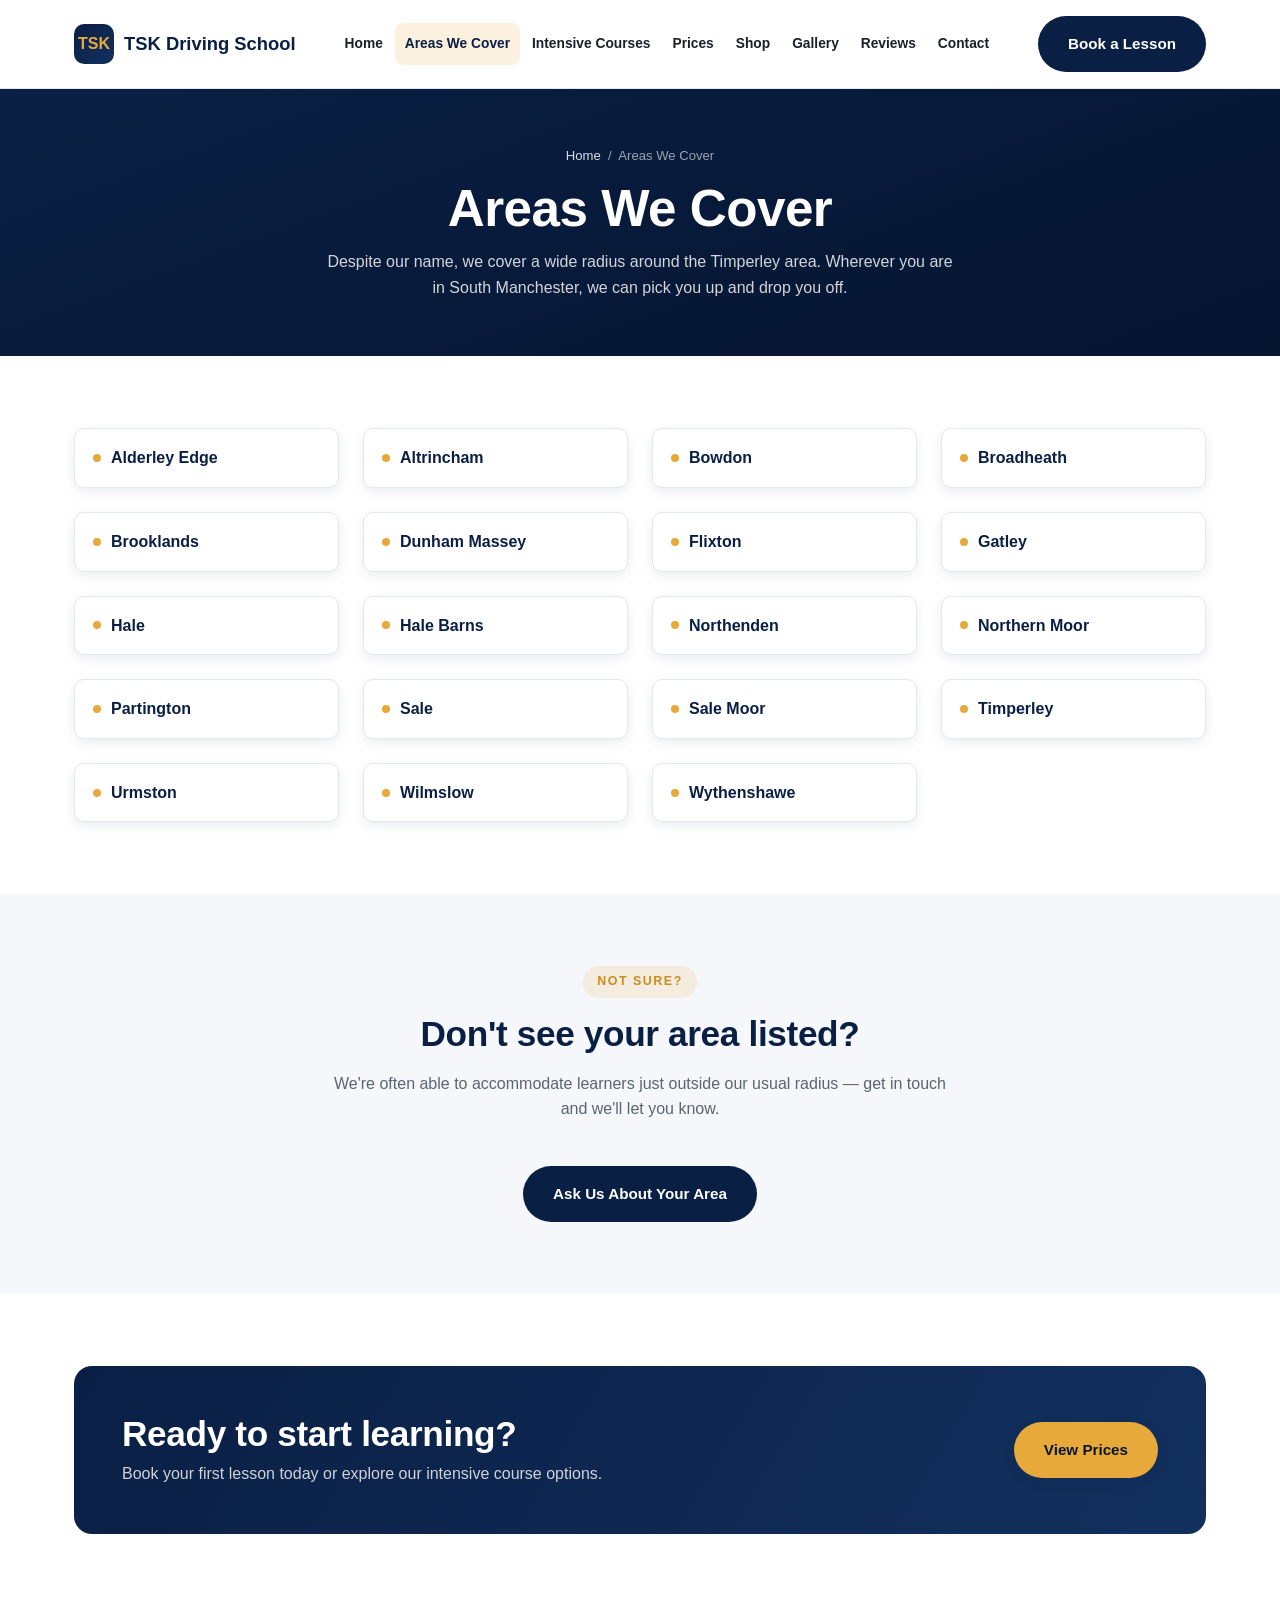
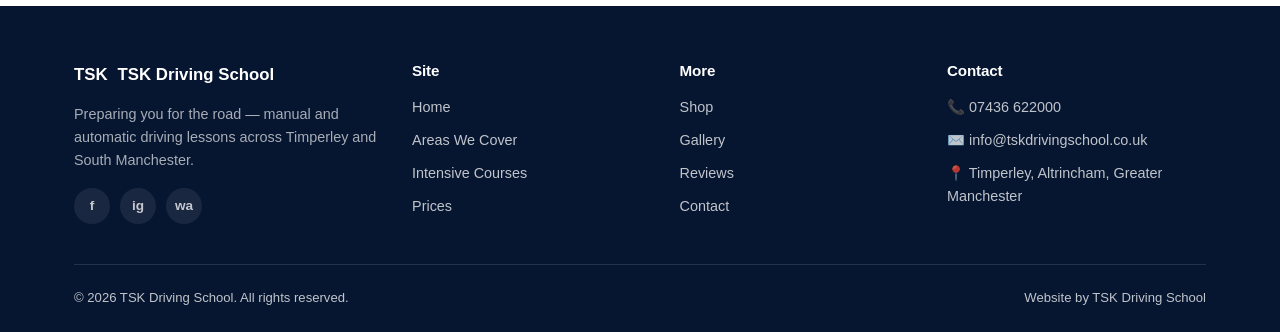
==== areas-we-cover.html @ 23c9468f "Add files via upload" ====
<!DOCTYPE html>
<html lang="en">
<head>
<meta charset="UTF-8">
<meta name="viewport" content="width=device-width, initial-scale=1.0">
<title>Areas We Cover | TSK Driving School</title>
<meta name="description" content="TSK Driving School covers a wide radius around Timperley, including Altrincham, Sale, Wilmslow, Wythenshawe and more.">
<link rel="stylesheet" href="styles.css">
</head>
<body>

<header class="site-header">
  <div class="nav-bar">
    <a href="index.html" class="brand">
      <span class="logo-mark">TSK</span>
      <span>TSK Driving School<span class="brand-sub">Timperley &amp; South Manchester</span></span>
    </a>
    <button class="nav-toggle" aria-label="Toggle navigation"><span></span><span></span><span></span></button>
    <nav class="nav-links">
      <a href="index.html">Home</a>
      <a href="areas-we-cover.html" class="active">Areas We Cover</a>
      <a href="intensive-driving-courses.html">Intensive Courses</a>
      <a href="prices.html">Prices</a>
      <a href="shop.html">Shop</a>
      <a href="gallery.html">Gallery</a>
      <a href="reviews.html">Reviews</a>
      <a href="contact.html">Contact</a>
    </nav>
    <div class="nav-cta">
      <a href="tel:+447436622000" class="nav-phone">📞 07436 622000</a>
      <a href="contact.html" class="btn btn-navy">Book a Lesson</a>
    </div>
  </div>
</header>

<section class="page-hero">
  <div class="container">
    <div class="breadcrumb"><a href="index.html">Home</a> &nbsp;/&nbsp; Areas We Cover</div>
    <h1>Areas We Cover</h1>
    <p>Despite our name, we cover a wide radius around the Timperley area. Wherever you are in South Manchester, we can pick you up and drop you off.</p>
  </div>
</section>

<section>
  <div class="container">
    <div class="grid grid-4">
      <div class="area-pill"><span class="dot"></span>Alderley Edge</div>
      <div class="area-pill"><span class="dot"></span>Altrincham</div>
      <div class="area-pill"><span class="dot"></span>Bowdon</div>
      <div class="area-pill"><span class="dot"></span>Broadheath</div>
      <div class="area-pill"><span class="dot"></span>Brooklands</div>
      <div class="area-pill"><span class="dot"></span>Dunham Massey</div>
      <div class="area-pill"><span class="dot"></span>Flixton</div>
      <div class="area-pill"><span class="dot"></span>Gatley</div>
      <div class="area-pill"><span class="dot"></span>Hale</div>
      <div class="area-pill"><span class="dot"></span>Hale Barns</div>
      <div class="area-pill"><span class="dot"></span>Northenden</div>
      <div class="area-pill"><span class="dot"></span>Northern Moor</div>
      <div class="area-pill"><span class="dot"></span>Partington</div>
      <div class="area-pill"><span class="dot"></span>Sale</div>
      <div class="area-pill"><span class="dot"></span>Sale Moor</div>
      <div class="area-pill"><span class="dot"></span>Timperley</div>
      <div class="area-pill"><span class="dot"></span>Urmston</div>
      <div class="area-pill"><span class="dot"></span>Wilmslow</div>
      <div class="area-pill"><span class="dot"></span>Wythenshawe</div>
    </div>
  </div>
</section>

<section class="bg-offwhite">
  <div class="container">
    <div class="section-head">
      <span class="eyebrow">Not sure?</span>
      <h2>Don't see your area listed?</h2>
      <p>We're often able to accommodate learners just outside our usual radius — get in touch and we'll let you know.</p>
    </div>
    <div style="text-align:center;">
      <a href="contact.html" class="btn btn-navy">Ask Us About Your Area</a>
    </div>
  </div>
</section>

<section>
  <div class="container">
    <div class="cta-banner">
      <div>
        <h2>Ready to start learning?</h2>
        <p>Book your first lesson today or explore our intensive course options.</p>
      </div>
      <a href="prices.html" class="btn btn-gold">View Prices</a>
    </div>
  </div>
</section>

<footer class="site-footer">
  <div class="container">
    <div class="footer-grid">
      <div>
        <div class="footer-brand"><span class="logo-mark">TSK</span> TSK Driving School</div>
        <p style="color:rgba(255,255,255,0.65); font-size:0.9rem;">Preparing you for the road — manual and automatic driving lessons across Timperley and South Manchester.</p>
        <div class="social-row">
          <a href="#" aria-label="Facebook">f</a>
          <a href="#" aria-label="Instagram">ig</a>
          <a href="https://wa.me/447436622000" aria-label="WhatsApp">wa</a>
        </div>
      </div>
      <div>
        <h4>Site</h4>
        <ul>
          <li><a href="index.html">Home</a></li>
          <li><a href="areas-we-cover.html">Areas We Cover</a></li>
          <li><a href="intensive-driving-courses.html">Intensive Courses</a></li>
          <li><a href="prices.html">Prices</a></li>
        </ul>
      </div>
      <div>
        <h4>More</h4>
        <ul>
          <li><a href="shop.html">Shop</a></li>
          <li><a href="gallery.html">Gallery</a></li>
          <li><a href="reviews.html">Reviews</a></li>
          <li><a href="contact.html">Contact</a></li>
        </ul>
      </div>
      <div>
        <h4>Contact</h4>
        <ul>
          <li>📞 <a href="tel:+447436622000">07436 622000</a></li>
          <li>✉️ <a href="mailto:info@tskdrivingschool.co.uk">info@tskdrivingschool.co.uk</a></li>
          <li>📍 Timperley, Altrincham, Greater Manchester</li>
        </ul>
      </div>
    </div>
    <div class="footer-bottom">
      <span>© 2026 TSK Driving School. All rights reserved.</span>
      <span>Website by TSK Driving School</span>
    </div>
  </div>
</footer>

<script src="script.js"></script>
</body>
</html>
---- styles.css ----
/* ========================================================
   TSK Driving School — shared stylesheet
   ======================================================== */

:root {
  --navy: #0A1F44;
  --navy-dark: #061530;
  --navy-mid: #12305e;
  --gold: #E8A93B;
  --gold-dark: #C98E23;
  --white: #FFFFFF;
  --offwhite: #F5F7FA;
  --text: #1B1F27;
  --muted: #5B6472;
  --border: #E3E7EE;
  --success: #1E7F4C;
  --radius: 10px;
  --shadow: 0 10px 30px rgba(10, 31, 68, 0.10);
  --shadow-sm: 0 4px 12px rgba(10, 31, 68, 0.08);
  --max: 1180px;
}

* { box-sizing: border-box; }
html { scroll-behavior: smooth; }

body {
  margin: 0;
  font-family: "Segoe UI", -apple-system, BlinkMacSystemFont, Roboto, Helvetica, Arial, sans-serif;
  color: var(--text);
  background: var(--white);
  line-height: 1.6;
}

img { max-width: 100%; display: block; }
a { color: inherit; text-decoration: none; }
ul { margin: 0; padding: 0; list-style: none; }

.container {
  max-width: var(--max);
  margin: 0 auto;
  padding: 0 24px;
}

h1, h2, h3, h4 {
  font-family: "Segoe UI", -apple-system, BlinkMacSystemFont, Roboto, Helvetica, Arial, sans-serif;
  font-weight: 800;
  line-height: 1.15;
  color: var(--navy);
  margin: 0 0 16px;
  letter-spacing: -0.01em;
}

h1 { font-size: clamp(2.1rem, 4vw, 3.2rem); }
h2 { font-size: clamp(1.6rem, 3vw, 2.2rem); }
h3 { font-size: 1.25rem; }

p { margin: 0 0 16px; color: var(--muted); }

.eyebrow {
  display: inline-block;
  font-size: 0.78rem;
  font-weight: 700;
  letter-spacing: 0.12em;
  text-transform: uppercase;
  color: var(--gold-dark);
  background: rgba(232, 169, 59, 0.14);
  padding: 6px 14px;
  border-radius: 999px;
  margin-bottom: 16px;
}

/* ---------- Buttons ---------- */
.btn {
  display: inline-flex;
  align-items: center;
  justify-content: center;
  gap: 8px;
  padding: 14px 28px;
  border-radius: 999px;
  font-weight: 700;
  font-size: 0.95rem;
  cursor: pointer;
  border: 2px solid transparent;
  transition: transform 0.15s ease, box-shadow 0.15s ease, background 0.15s ease, color 0.15s ease;
  white-space: nowrap;
}
.btn:hover { transform: translateY(-2px); }

.btn-gold {
  background: var(--gold);
  color: var(--navy-dark);
  box-shadow: var(--shadow-sm);
}
.btn-gold:hover { background: var(--gold-dark); }

.btn-outline {
  background: transparent;
  border-color: rgba(255,255,255,0.55);
  color: var(--white);
}
.btn-outline:hover { background: rgba(255,255,255,0.12); }

.btn-navy {
  background: var(--navy);
  color: var(--white);
}
.btn-navy:hover { background: var(--navy-mid); }

.btn-block { width: 100%; }

/* ---------- Header / Nav ---------- */
header.site-header {
  position: sticky;
  top: 0;
  z-index: 100;
  background: var(--white);
  border-bottom: 1px solid var(--border);
}

.nav-bar {
  display: flex;
  align-items: center;
  justify-content: space-between;
  padding: 16px 24px;
  max-width: var(--max);
  margin: 0 auto;
}

.brand {
  display: flex;
  align-items: center;
  gap: 10px;
  font-weight: 800;
  font-size: 1.15rem;
  color: var(--navy);
}
.brand .logo-mark {
  width: 40px;
  height: 40px;
  border-radius: 10px;
  background: linear-gradient(135deg, var(--navy) 0%, var(--navy-mid) 100%);
  color: var(--gold);
  display: flex;
  align-items: center;
  justify-content: center;
  font-weight: 800;
  font-size: 1rem;
  flex-shrink: 0;
}
.brand .brand-sub {
  display: block;
  font-size: 0.68rem;
  font-weight: 600;
  color: var(--muted);
  letter-spacing: 0.06em;
  text-transform: uppercase;
}

nav.nav-links {
  display: flex;
  align-items: center;
  gap: 2px;
}
nav.nav-links a {
  padding: 10px 10px;
  font-size: 0.86rem;
  font-weight: 600;
  color: var(--text);
  border-radius: 8px;
  white-space: nowrap;
  transition: background 0.15s ease, color 0.15s ease;
}
nav.nav-links a:hover { background: var(--offwhite); color: var(--navy); }
nav.nav-links a.active { color: var(--navy); background: rgba(232,169,59,0.16); }

.nav-cta { display: flex; align-items: center; gap: 10px; }
.nav-phone {
  font-weight: 700;
  font-size: 0.9rem;
  color: var(--navy);
  display: flex;
  align-items: center;
  gap: 6px;
}

.nav-toggle {
  display: none;
  background: none;
  border: none;
  cursor: pointer;
  padding: 8px;
}
.nav-toggle span {
  display: block;
  width: 24px;
  height: 2px;
  background: var(--navy);
  margin: 5px 0;
  transition: 0.2s;
}

@media (max-width: 1300px) {
  .nav-phone { display: none; }
}

@media (max-width: 1100px) {
  nav.nav-links {
    position: absolute;
    top: 100%;
    left: 0;
    right: 0;
    background: var(--white);
    flex-direction: column;
    align-items: stretch;
    gap: 0;
    border-bottom: 1px solid var(--border);
    box-shadow: var(--shadow-sm);
    display: none;
  }
  nav.nav-links.open { display: flex; }
  nav.nav-links a { padding: 14px 24px; border-radius: 0; white-space: normal; }
  .nav-phone { display: none; }
  .nav-toggle { display: block; }
  .nav-bar { position: relative; }
}

@media (min-width: 1101px) and (max-width: 1300px) {
  .brand .brand-sub { display: none; }
}

/* ---------- Hero ---------- */
.hero {
  background: radial-gradient(1100px 500px at 85% -10%, rgba(232,169,59,0.20), transparent 60%), linear-gradient(160deg, var(--navy) 0%, var(--navy-dark) 100%);
  color: var(--white);
  padding: 84px 0 96px;
}
.hero .container {
  display: grid;
  grid-template-columns: 1.1fr 0.9fr;
  gap: 48px;
  align-items: center;
}
.hero h1 { color: var(--white); }
.hero p.lead { color: rgba(255,255,255,0.82); font-size: 1.08rem; max-width: 540px; }
.hero-actions { display: flex; gap: 14px; flex-wrap: wrap; margin-top: 28px; }

.hero-art {
  background: linear-gradient(135deg, rgba(255,255,255,0.10), rgba(255,255,255,0.02));
  border: 1px solid rgba(255,255,255,0.16);
  border-radius: 16px;
  padding: 28px;
  backdrop-filter: blur(4px);
}
.hero-stat-grid {
  display: grid;
  grid-template-columns: 1fr 1fr;
  gap: 16px;
}
.hero-stat {
  background: rgba(255,255,255,0.06);
  border: 1px solid rgba(255,255,255,0.12);
  border-radius: 12px;
  padding: 18px;
}
.hero-stat .num { font-size: 1.7rem; font-weight: 800; color: var(--gold); }
.hero-stat .label { font-size: 0.82rem; color: rgba(255,255,255,0.75); }

@media (max-width: 860px) {
  .hero .container { grid-template-columns: 1fr; }
}

.page-hero {
  background: linear-gradient(160deg, var(--navy) 0%, var(--navy-dark) 100%);
  color: var(--white);
  padding: 56px 0;
  text-align: center;
}
.page-hero h1 { color: var(--white); margin-bottom: 10px; }
.page-hero p { color: rgba(255,255,255,0.82); max-width: 640px; margin: 0 auto; }
.breadcrumb {
  font-size: 0.82rem;
  color: rgba(255,255,255,0.6);
  margin-bottom: 14px;
}
.breadcrumb a { color: rgba(255,255,255,0.85); }

/* ---------- Sections ---------- */
section { padding: 72px 0; }
section.tight { padding: 48px 0; }
.section-head { max-width: 640px; margin: 0 auto 44px; text-align: center; }
.section-head.left { margin: 0 0 40px; text-align: left; }
.bg-offwhite { background: var(--offwhite); }
.bg-navy { background: var(--navy); color: var(--white); }
.bg-navy h2, .bg-navy h3 { color: var(--white); }
.bg-navy p { color: rgba(255,255,255,0.78); }

/* ---------- Cards / Grids ---------- */
.grid { display: grid; gap: 24px; }
.grid-2 { grid-template-columns: repeat(2, 1fr); }
.grid-3 { grid-template-columns: repeat(3, 1fr); }
.grid-4 { grid-template-columns: repeat(4, 1fr); }
@media (max-width: 920px) { .grid-3, .grid-4 { grid-template-columns: repeat(2, 1fr); } }
@media (max-width: 620px) { .grid-2, .grid-3, .grid-4 { grid-template-columns: 1fr; } }

.card {
  background: var(--white);
  border: 1px solid var(--border);
  border-radius: var(--radius);
  padding: 28px;
  box-shadow: var(--shadow-sm);
}
.card .icon {
  width: 48px;
  height: 48px;
  border-radius: 10px;
  background: rgba(232,169,59,0.16);
  color: var(--gold-dark);
  display: flex;
  align-items: center;
  justify-content: center;
  font-size: 1.3rem;
  margin-bottom: 16px;
  font-weight: 800;
}
.card h3 { margin-bottom: 8px; }
.card p:last-child { margin-bottom: 0; }

/* Pricing cards */
.price-card {
  background: var(--white);
  border: 1px solid var(--border);
  border-radius: var(--radius);
  padding: 30px 26px;
  text-align: center;
  box-shadow: var(--shadow-sm);
  position: relative;
  display: flex;
  flex-direction: column;
}
.price-card.featured { border-color: var(--gold); box-shadow: var(--shadow); transform: translateY(-6px); }
.price-card .badge {
  position: absolute;
  top: -13px;
  left: 50%;
  transform: translateX(-50%);
  background: var(--gold);
  color: var(--navy-dark);
  font-size: 0.72rem;
  font-weight: 800;
  padding: 5px 14px;
  border-radius: 999px;
  letter-spacing: 0.04em;
}
.price-card .amount { font-size: 2.1rem; font-weight: 800; color: var(--navy); margin: 6px 0 2px; }
.price-card .amount span { font-size: 0.95rem; font-weight: 600; color: var(--muted); }
.price-card .sub { font-size: 0.85rem; color: var(--muted); margin-bottom: 18px; }
.price-card ul { text-align: left; margin: 0 0 24px; flex-grow: 1; }
.price-card ul li {
  padding: 8px 0;
  border-bottom: 1px dashed var(--border);
  font-size: 0.9rem;
  color: var(--text);
  display: flex;
  gap: 8px;
}
.price-card ul li:last-child { border-bottom: none; }
.tick { color: var(--success); font-weight: 800; }

/* Table */
.table-wrap { overflow-x: auto; border-radius: var(--radius); border: 1px solid var(--border); }
table { width: 100%; border-collapse: collapse; background: var(--white); min-width: 560px; }
th, td { padding: 14px 18px; text-align: left; border-bottom: 1px solid var(--border); font-size: 0.94rem; }
th { background: var(--navy); color: var(--white); font-weight: 700; }
tr:last-child td { border-bottom: none; }
tr:nth-child(even) td { background: var(--offwhite); }

/* Testimonials */
.review-card {
  background: var(--white);
  border: 1px solid var(--border);
  border-radius: var(--radius);
  padding: 26px;
  box-shadow: var(--shadow-sm);
}
.stars { color: var(--gold-dark); font-size: 1rem; letter-spacing: 2px; margin-bottom: 12px; }
.review-name { font-weight: 700; color: var(--navy); margin-top: 14px; }
.review-meta { font-size: 0.8rem; color: var(--muted); }

/* Areas list */
.area-pill {
  background: var(--white);
  border: 1px solid var(--border);
  border-radius: 10px;
  padding: 16px 18px;
  font-weight: 700;
  color: var(--navy);
  display: flex;
  align-items: center;
  gap: 10px;
  box-shadow: var(--shadow-sm);
}
.area-pill .dot { width: 8px; height: 8px; border-radius: 50%; background: var(--gold); flex-shrink: 0; }

/* Gallery */
.gallery-grid { display: grid; grid-template-columns: repeat(4, 1fr); gap: 14px; }
@media (max-width: 920px) { .gallery-grid { grid-template-columns: repeat(3, 1fr); } }
@media (max-width: 620px) { .gallery-grid { grid-template-columns: repeat(2, 1fr); } }
.gallery-tile {
  aspect-ratio: 1 / 1;
  border-radius: 10px;
  display: flex;
  align-items: center;
  justify-content: center;
  color: rgba(255,255,255,0.85);
  font-weight: 700;
  font-size: 0.85rem;
  text-align: center;
  padding: 10px;
}

/* Shop */
.shop-card {
  background: var(--white);
  border: 1px solid var(--border);
  border-radius: var(--radius);
  overflow: hidden;
  box-shadow: var(--shadow-sm);
  display: flex;
  flex-direction: column;
}
.shop-thumb {
  height: 140px;
  background: linear-gradient(135deg, var(--navy), var(--navy-mid));
  color: var(--gold);
  display: flex;
  align-items: center;
  justify-content: center;
  font-size: 2rem;
  font-weight: 800;
}
.shop-body { padding: 22px; display: flex; flex-direction: column; flex-grow: 1; }
.shop-price { font-size: 1.4rem; font-weight: 800; color: var(--navy); margin: 8px 0 16px; }

/* Contact */
.contact-grid { display: grid; grid-template-columns: 0.9fr 1.1fr; gap: 40px; }
@media (max-width: 860px) { .contact-grid { grid-template-columns: 1fr; } }
.contact-item { display: flex; gap: 14px; margin-bottom: 22px; }
.contact-item .icon {
  width: 42px; height: 42px; border-radius: 10px;
  background: rgba(232,169,59,0.16); color: var(--gold-dark);
  display: flex; align-items: center; justify-content: center;
  font-weight: 800; flex-shrink: 0;
}
.contact-item h4 { margin: 0 0 4px; color: var(--navy); font-size: 0.98rem; }
.contact-item p { margin: 0; }

.form-field { margin-bottom: 18px; }
.form-field label { display: block; font-weight: 700; font-size: 0.85rem; margin-bottom: 6px; color: var(--navy); }
.form-field input, .form-field textarea {
  width: 100%;
  padding: 12px 14px;
  border-radius: 8px;
  border: 1px solid var(--border);
  font-size: 0.95rem;
  font-family: inherit;
  background: var(--offwhite);
}
.form-field input:focus, .form-field textarea:focus { outline: 2px solid var(--gold); background: var(--white); }
.form-row { display: grid; grid-template-columns: 1fr 1fr; gap: 16px; }
@media (max-width: 560px) { .form-row { grid-template-columns: 1fr; } }
.form-note { font-size: 0.8rem; color: var(--muted); margin-top: 10px; }

.map-embed {
  border-radius: var(--radius);
  overflow: hidden;
  border: 1px solid var(--border);
  height: 260px;
}
.map-embed iframe { width: 100%; height: 100%; border: 0; }

/* CTA banner */
.cta-banner {
  background: linear-gradient(120deg, var(--navy) 0%, var(--navy-mid) 100%);
  border-radius: 18px;
  padding: 48px;
  display: flex;
  align-items: center;
  justify-content: space-between;
  gap: 24px;
  flex-wrap: wrap;
  color: var(--white);
}
.cta-banner h2 { color: var(--white); margin-bottom: 6px; }
.cta-banner p { color: rgba(255,255,255,0.8); margin-bottom: 0; }

/* Footer */
footer.site-footer {
  background: var(--navy-dark);
  color: rgba(255,255,255,0.75);
  padding: 56px 0 24px;
}
.footer-grid {
  display: grid;
  grid-template-columns: 1.3fr 1fr 1fr 1.1fr;
  gap: 32px;
  margin-bottom: 36px;
}
@media (max-width: 800px) { .footer-grid { grid-template-columns: 1fr 1fr; } }
@media (max-width: 500px) { .footer-grid { grid-template-columns: 1fr; } }
.footer-grid h4 { color: var(--white); font-size: 0.95rem; margin-bottom: 16px; }
.footer-grid ul li { margin-bottom: 10px; font-size: 0.9rem; }
.footer-grid ul li a:hover { color: var(--gold); }
.footer-brand { display: flex; align-items: center; gap: 10px; margin-bottom: 14px; font-weight: 800; color: var(--white); font-size: 1.05rem; }
.footer-bottom {
  border-top: 1px solid rgba(255,255,255,0.12);
  padding-top: 22px;
  display: flex;
  justify-content: space-between;
  flex-wrap: wrap;
  gap: 10px;
  font-size: 0.82rem;
}
.social-row { display: flex; gap: 10px; margin-top: 16px; }
.social-row a {
  width: 36px; height: 36px; border-radius: 50%;
  background: rgba(255,255,255,0.08);
  display: flex; align-items: center; justify-content: center;
  font-size: 0.85rem; font-weight: 700;
}
.social-row a:hover { background: var(--gold); color: var(--navy-dark); }

.placeholder-note {
  background: rgba(232,169,59,0.12);
  border: 1px dashed var(--gold-dark);
  color: var(--navy);
  border-radius: 10px;
  padding: 14px 18px;
  font-size: 0.85rem;
  margin-bottom: 32px;
}
.placeholder-note strong { color: var(--gold-dark); }
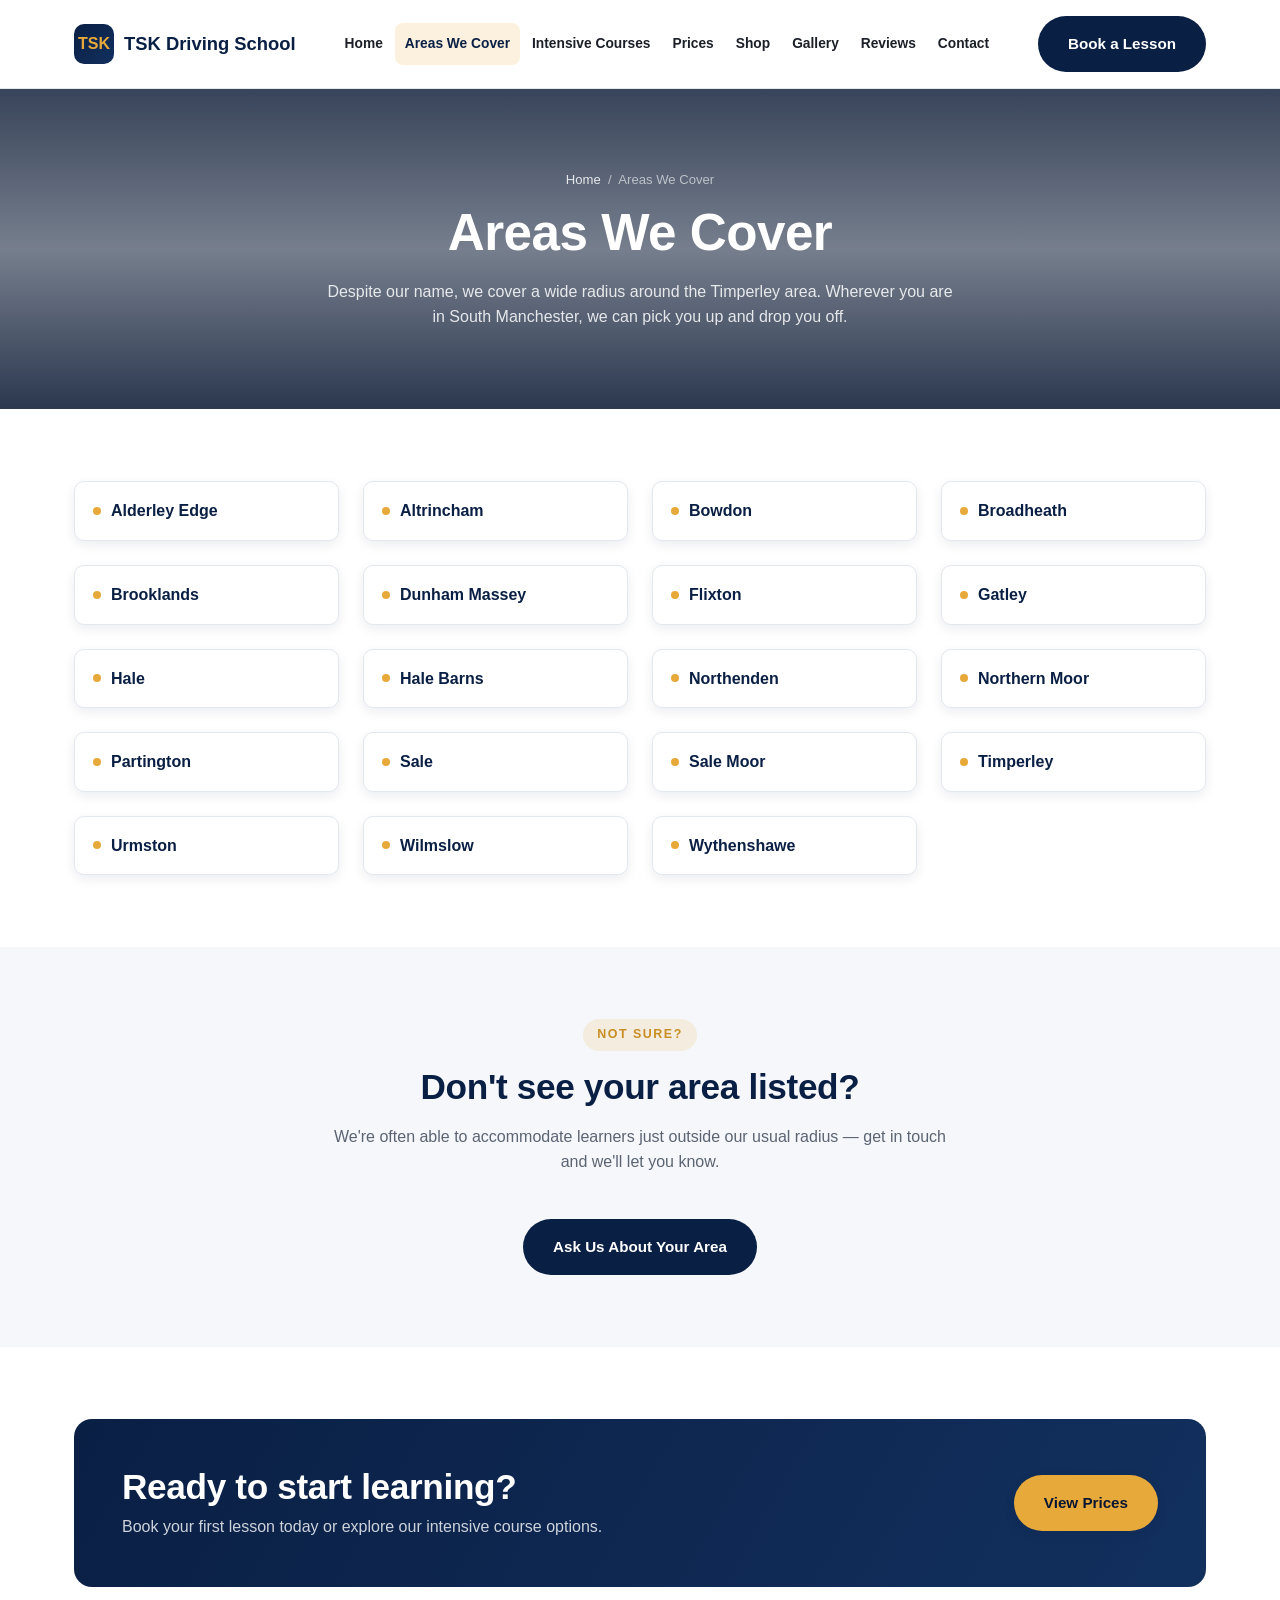
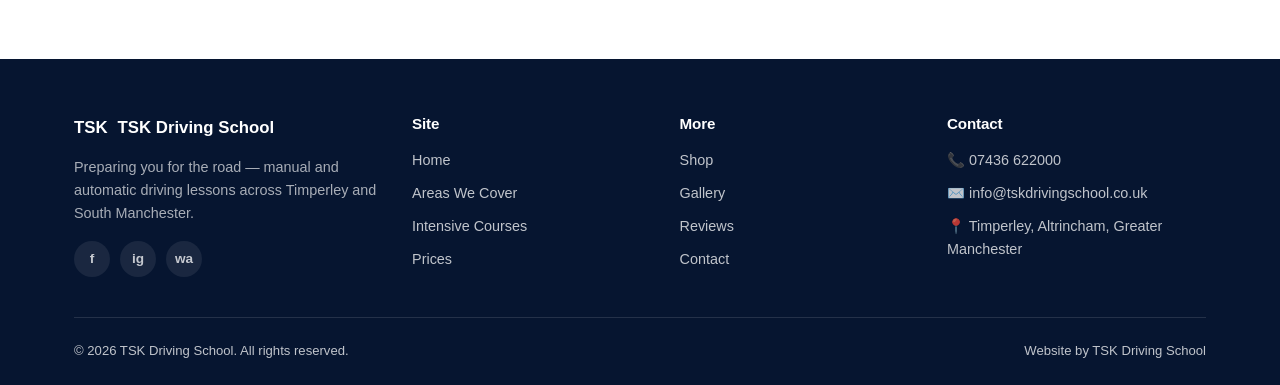
==== commit d8aa3694: "Redesign site: remove block booking, photo banners, real reviews, Formspree form" ====
--- a/areas-we-cover.html
+++ b/areas-we-cover.html
@@ -33,7 +33,7 @@
   </div>
 </header>
 
-<section class="page-hero">
+<section class="photo-hero" style="background-image:url('images/road-dusk.jpg'); min-height:320px;">
   <div class="container">
     <div class="breadcrumb"><a href="index.html">Home</a> &nbsp;/&nbsp; Areas We Cover</div>
     <h1>Areas We Cover</h1>
--- a/styles.css
+++ b/styles.css
@@ -234,6 +234,12 @@
   color: var(--white);
   padding: 84px 0 96px;
 }
+.hero.hero-photo {
+  background:
+    radial-gradient(1100px 500px at 85% -10%, rgba(232,169,59,0.15), transparent 60%),
+    linear-gradient(160deg, rgba(6,21,48,0.92) 0%, rgba(6,21,48,0.82) 100%),
+    var(--hero-img) center/cover no-repeat;
+}
 .hero .container {
   display: grid;
   grid-template-columns: 1.1fr 0.9fr;
@@ -539,3 +545,128 @@
   margin-bottom: 32px;
 }
 .placeholder-note strong { color: var(--gold-dark); }
+
+/* ---------- Photo hero (Timperley-style) ---------- */
+.photo-hero {
+  position: relative;
+  min-height: 420px;
+  display: flex;
+  align-items: center;
+  justify-content: center;
+  text-align: center;
+  color: var(--white);
+  background-size: cover;
+  background-position: center;
+  overflow: hidden;
+}
+.photo-hero::before {
+  content: "";
+  position: absolute;
+  inset: 0;
+  background: linear-gradient(180deg, rgba(6,21,48,0.80) 0%, rgba(6,21,48,0.55) 50%, rgba(6,21,48,0.85) 100%);
+}
+.photo-hero .container { position: relative; z-index: 1; }
+.photo-hero h1 { color: var(--white); }
+.photo-hero p { color: rgba(255,255,255,0.85); max-width: 640px; margin: 0 auto; }
+
+/* Stat strip with real numbers */
+.stat-strip {
+  display: flex;
+  justify-content: center;
+  gap: 48px;
+  flex-wrap: wrap;
+  margin-top: 32px;
+}
+.stat-strip .stat { text-align: center; }
+.stat-strip .stat .num { font-size: 2.4rem; font-weight: 800; color: var(--gold); line-height: 1; }
+.stat-strip .stat .label { font-size: 0.85rem; color: rgba(255,255,255,0.8); margin-top: 6px; }
+
+/* Photo banner course block (photo + price statement, Timperley-style) */
+.course-banner {
+  border-radius: var(--radius);
+  overflow: hidden;
+  margin-bottom: 40px;
+  box-shadow: var(--shadow);
+  border: 1px solid var(--border);
+}
+.course-banner .photo {
+  height: 320px;
+  background-size: cover;
+  background-position: center;
+  position: relative;
+}
+.course-banner .photo::after {
+  content: "";
+  position: absolute;
+  inset: 0;
+  background: linear-gradient(180deg, rgba(10,31,68,0.05) 0%, rgba(10,31,68,0.75) 100%);
+}
+.course-banner .photo-caption {
+  position: absolute;
+  left: 0; right: 0; bottom: 0;
+  z-index: 1;
+  padding: 24px 28px;
+  color: var(--white);
+}
+.course-banner .photo-caption .tag {
+  display: inline-block;
+  background: var(--gold);
+  color: var(--navy-dark);
+  font-weight: 800;
+  font-size: 0.72rem;
+  letter-spacing: 0.06em;
+  text-transform: uppercase;
+  padding: 4px 12px;
+  border-radius: 999px;
+  margin-bottom: 10px;
+}
+.course-banner .photo-caption h3 {
+  color: var(--white);
+  font-size: 1.6rem;
+  margin: 0;
+}
+.course-banner .details {
+  background: var(--white);
+  padding: 22px 28px;
+  display: flex;
+  justify-content: space-between;
+  align-items: center;
+  flex-wrap: wrap;
+  gap: 12px;
+}
+.course-banner .details p { margin: 0; color: var(--muted); font-size: 0.92rem; max-width: 480px; }
+
+@media (max-width: 620px) {
+  .course-banner .photo { height: 240px; }
+}
+
+/* Photo-backed section band */
+.photo-band {
+  position: relative;
+  min-height: 280px;
+  background-size: cover;
+  background-position: center;
+  border-radius: var(--radius);
+  overflow: hidden;
+  display: flex;
+  align-items: center;
+}
+.photo-band::before {
+  content: "";
+  position: absolute;
+  inset: 0;
+  background: linear-gradient(100deg, rgba(6,21,48,0.88) 0%, rgba(6,21,48,0.35) 65%, rgba(6,21,48,0.1) 100%);
+}
+.photo-band .content { position: relative; z-index: 1; padding: 40px; color: var(--white); max-width: 480px; }
+.photo-band .content h2 { color: var(--white); }
+.photo-band .content p { color: rgba(255,255,255,0.85); }
+
+/* Gallery photo tiles (real images) */
+.gallery-photo {
+  aspect-ratio: 1 / 1;
+  border-radius: 10px;
+  overflow: hidden;
+  position: relative;
+}
+.gallery-photo img { width: 100%; height: 100%; object-fit: cover; display: block; transition: transform 0.3s ease; }
+.gallery-photo:hover img { transform: scale(1.06); }
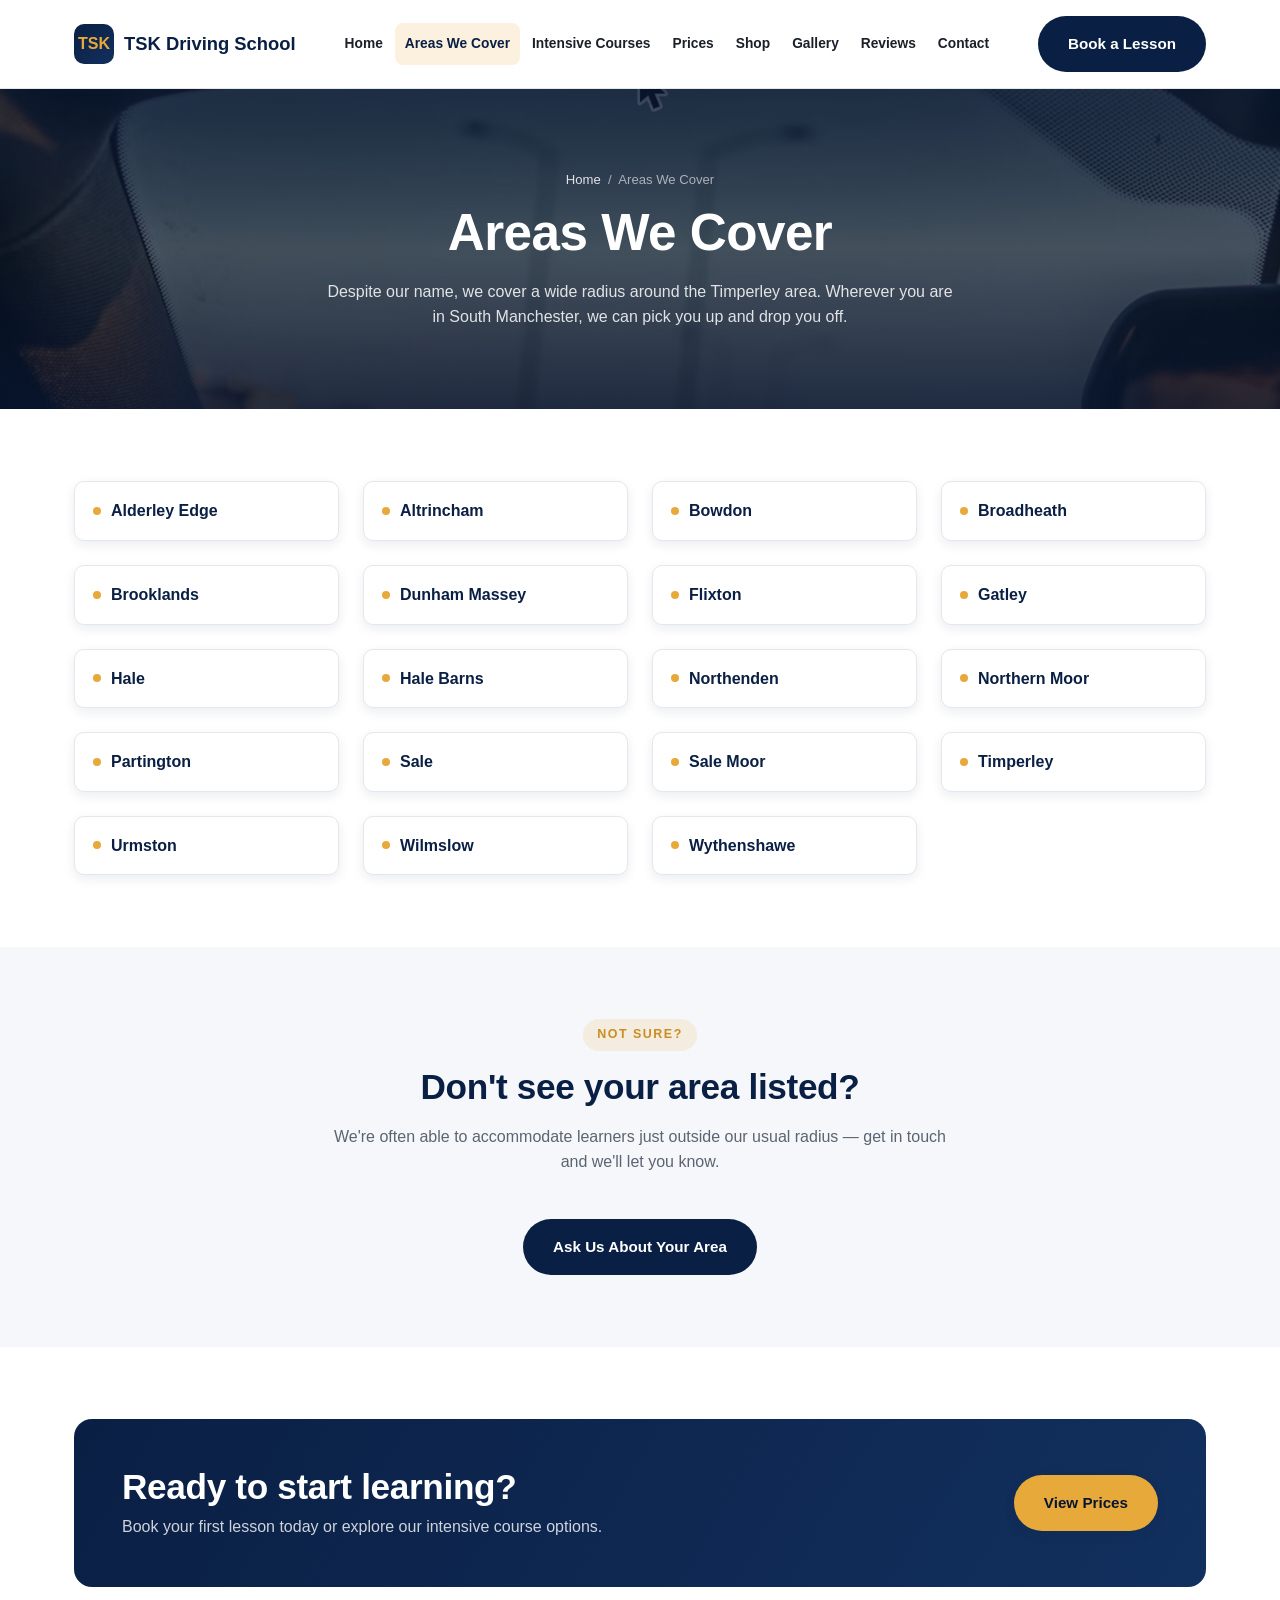
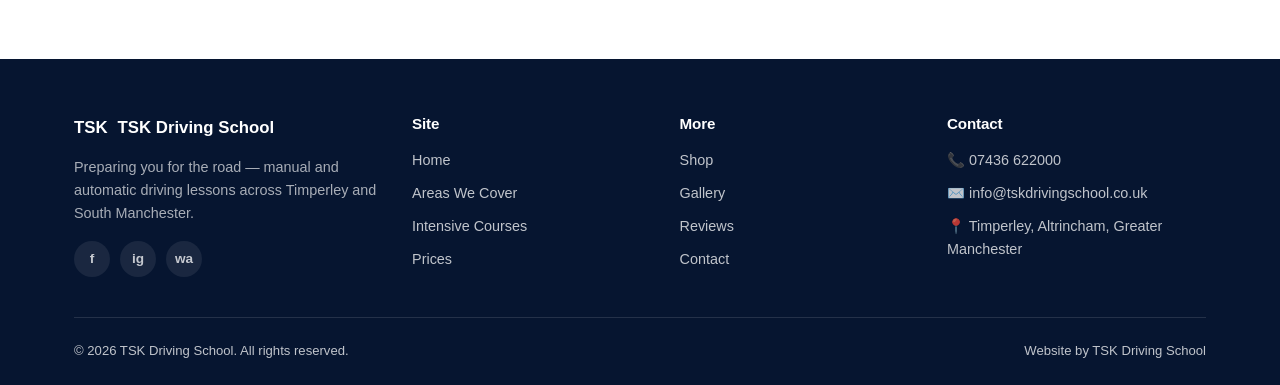
==== commit dfa9940b: "SEO: optimize titles/meta, add schema markup, sitemap & robots.txt" ====
--- a/areas-we-cover.html
+++ b/areas-we-cover.html
@@ -3,8 +3,16 @@
 <head>
 <meta charset="UTF-8">
 <meta name="viewport" content="width=device-width, initial-scale=1.0">
-<title>Areas We Cover | TSK Driving School</title>
-<meta name="description" content="TSK Driving School covers a wide radius around Timperley, including Altrincham, Sale, Wilmslow, Wythenshawe and more.">
+<title>Driving Lesson Areas We Cover | Timperley & South Manchester</title>
+<meta name="description" content="TSK Driving School covers Timperley, Altrincham, Sale, Hale, Bowdon, Wilmslow, Wythenshawe and surrounding South Manchester areas. Check if we cover you.">
+<link rel="canonical" href="https://tskdrivingschool.co.uk/areas-we-cover.html">
+<meta property="og:type" content="website">
+<meta property="og:site_name" content="TSK Driving School">
+<meta property="og:title" content="Driving Lesson Areas We Cover | Timperley & South Manchester">
+<meta property="og:description" content="TSK Driving School covers Timperley, Altrincham, Sale, Hale, Bowdon, Wilmslow, Wythenshawe and surrounding South Manchester areas.">
+<meta property="og:url" content="https://tskdrivingschool.co.uk/areas-we-cover.html">
+<meta property="og:image" content="https://tskdrivingschool.co.uk/images/road-dusk.jpg">
+<meta name="twitter:card" content="summary_large_image">
 <link rel="stylesheet" href="styles.css">
 </head>
 <body>
